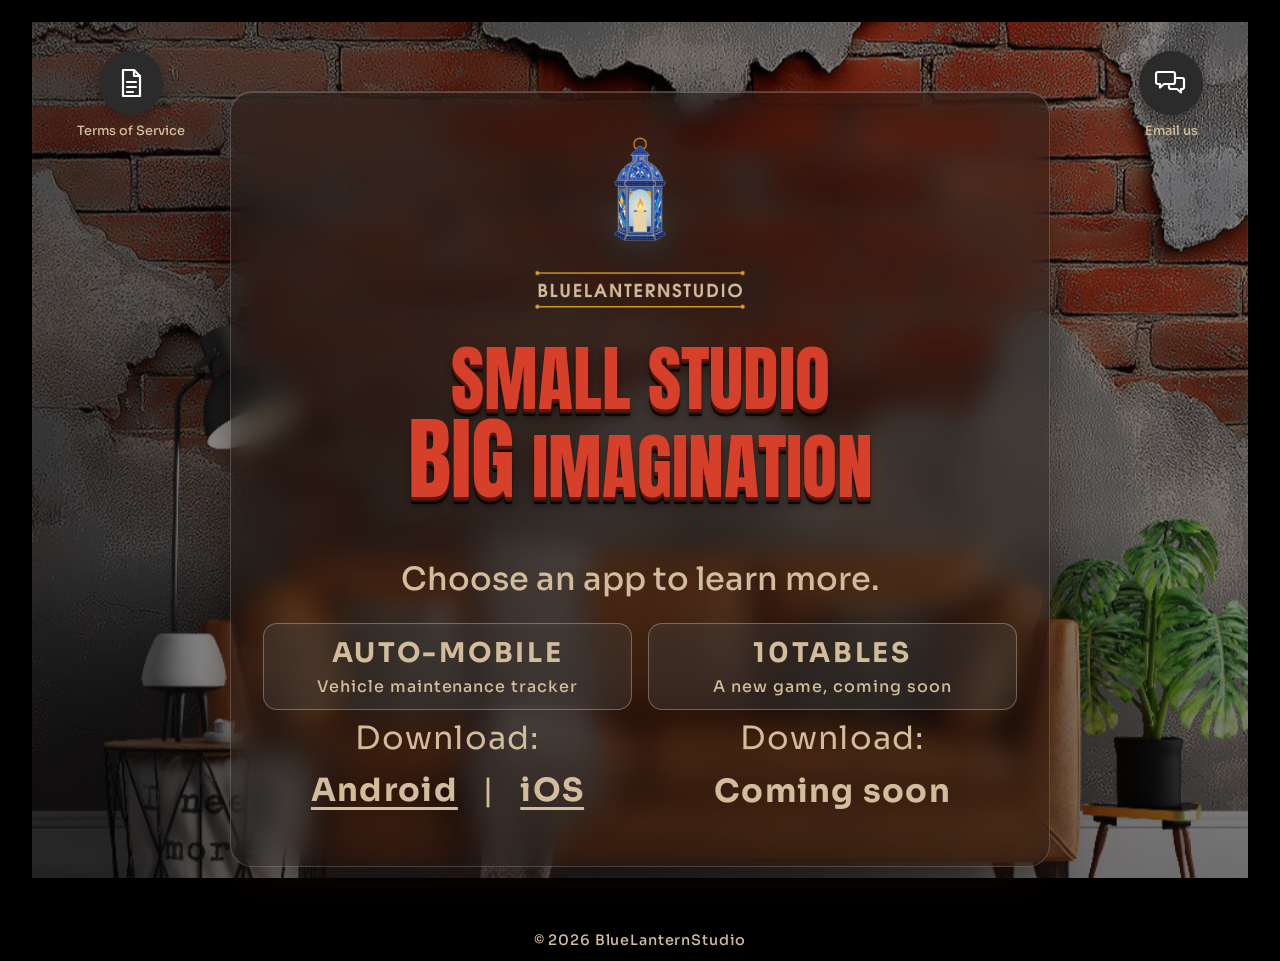
==== index.html @ a10c22ce "Cleanup: rename terms page, favicon, typo fix, remove unused pictures Co-Authored-By: Claude Sonnet " ====
<!doctype html>
<html lang="en">
<head>
  <meta charset="utf-8">
  <meta name="viewport" content="width=device-width, initial-scale=1">
  <title>Blue Lantern Studio</title>
  <link rel="icon" href="favicon.png">
  <meta name="description" content="Blue Lantern Studio is an independent studio making apps and games, starting with Auto-Mobile.">
  <meta name="theme-color" content="#000000">
  <link rel="canonical" href="https://bluelanternstudio.com/">
  <meta property="og:type" content="website">
  <meta property="og:site_name" content="Blue Lantern Studio">
  <meta property="og:title" content="Blue Lantern Studio">
  <meta property="og:description" content="An independent studio making apps and games, starting with Auto-Mobile.">
  <meta property="og:url" content="https://bluelanternstudio.com/">
  <meta property="og:image" content="https://bluelanternstudio.com/img/og-share.jpg">
  <meta name="twitter:card" content="summary_large_image">
  <style>
@font-face { font-family: "Anton"; font-display: swap; src: url("fonts/Anton-Regular.ttf") format("truetype"); }
@font-face { font-family: "Sora"; font-weight: 100 800; font-display: swap; src: url("fonts/Sora.ttf") format("truetype"); }
* { box-sizing: border-box; }
html, body { margin: 0; }
html { background: #000; }
body { min-height: 100dvh; display: flex; flex-direction: column; font-family: "Sora", sans-serif; color: #000; }
/* The wall picture stays put behind everything and always fills the screen. */
body::before { content: ""; position: fixed; inset: 0; z-index: -1; background: linear-gradient(rgba(10, 6, 4, 0.35), rgba(10, 6, 4, 0.55)), url(img/landing-bg-sofa.jpg) 50% 50% / cover no-repeat; transform: scale(0.95); }

a:focus-visible { outline: 3px solid #fff; outline-offset: 3px; box-shadow: 0 0 0 6px #000; }

.bar { position: relative; z-index: 2; display: flex; justify-content: space-between; align-items: flex-start; padding: calc(clamp(56px, 9vh, 96px) + 48px + 1.5rem) 6% 0; }
.corner { display: flex; flex-direction: column; align-items: center; gap: 8px; min-width: 64px; text-decoration: none; color: #d2bc9b; font-weight: 500; font-size: 0.8rem; text-align: center; }
.ico { width: 64px; height: 64px; border-radius: 50%; background: #2b2b2b; color: #fff; display: flex; align-items: center; justify-content: center; box-shadow: 0 4px 14px rgba(0, 0, 0, 0.3); }
.corner:hover .ico, .corner:focus-visible .ico { background: #000; }

main { margin-top: 1rem; flex: 1; display: flex; flex-direction: column; align-items: center; justify-content: center; gap: 24px; padding: 0 16px 16px; }
.panel { width: min(100%, 820px); display: flex; flex-direction: column; align-items: center; gap: 24px; --pad: max(4px, calc(clamp(16px, 3vw, 32px) - 0.75rem)); padding: clamp(16px, 3vw, 32px); padding-block: var(--pad); padding-bottom: calc(var(--pad) + 1.5rem); background: rgba(24, 18, 16, 0.42); border: 1px solid rgba(255, 255, 255, 0.18); -webkit-backdrop-filter: blur(14px) saturate(1.2); backdrop-filter: blur(14px) saturate(1.2); border-radius: 22px; box-shadow: inset 0 1px 0 rgba(255, 255, 255, 0.22), 0 18px 44px rgba(20, 8, 4, 0.45); }
.hero { display: flex; flex-direction: column; align-items: center; gap: 14px; }
.panel .hero { margin-top: -1.5rem; }
.logo { width: clamp(225px, 35vw, 375px); height: auto; margin-bottom: 1.5rem; }
h1 {
  margin: 0; padding: 0 4vw; text-align: center; text-transform: uppercase; text-wrap: balance;
  font-family: "Anton", Impact, sans-serif; font-weight: 400; line-height: 0.98;
  font-size: clamp(1.6rem, 6vw, 4.5rem); color: #d6402a;
  text-shadow: 0 1px 0 #5a1a10, 0 2px 0 #5a1a10, 0 3px 0 #5a1a10, 0 4px 0 #3a0f09, 0 5px 0 #3a0f09, 0 6px 0 #000, 0 7px 1px rgba(0, 0, 0, 0.8), 0 9px 6px rgba(0, 0, 0, 0.35);
}
.big { font-size: 1.25em; }
.sub { margin: 3rem 0 0; color: #d2bc9b; font-weight: 500; text-align: center; text-wrap: balance; font-size: clamp(1.1rem, 3vw, 2rem); }

.cards { display: grid; grid-template-columns: 1fr 1fr; gap: 16px; width: min(100%, 760px); }
.col { display: flex; flex-direction: column; align-items: center; gap: 8px; }
.tile {
  width: 100%; min-height: 96px; padding: 12px 8px;
  display: flex; flex-direction: column; align-items: center; justify-content: center; gap: 6px;
  text-align: center; text-decoration: none; color: #d2bc9b;
  background: rgba(255, 255, 255, 0.08); border: 1px solid rgba(255, 255, 255, 0.28); border-radius: 14px;
  -webkit-backdrop-filter: blur(4px); backdrop-filter: blur(4px);
}
.tile:hover, .tile:focus-visible { background: rgba(255, 255, 255, 0.18); }
.tile b { font-weight: 700; font-size: clamp(0.95rem, 2.4vw, 1.7rem); letter-spacing: 0.1em; text-transform: uppercase; }
.tile span { font-weight: 500; font-size: clamp(0.8rem, 1.5vw, 1rem); letter-spacing: 0.06em; }
.dl { margin: 0; color: #d2bc9b; text-align: center; font-size: clamp(0.9rem, 3.2vw, 2rem); letter-spacing: 0.04em; white-space: normal; }
.dl .soon { display: inline-block; margin-top: 0.8rem; }
.dl a { display: inline-block; padding: 12px 8px; min-height: 44px; }
.dl b, .dl a { font-weight: 700; color: #d2bc9b; text-underline-offset: 0.2em; }

.copy { margin: 0; color: #d2bc9b; text-shadow: 0 1px 3px rgba(0, 0, 0, 0.6); padding: 0 16px 12px; text-align: center; font-weight: 500; font-size: 0.9rem; letter-spacing: 0.06em; }
@media (min-width: 701px) {
  .bar { padding-top: calc(clamp(16px, 3vh, 32px) + 1.5rem); }
  .logo { width: min(375px, 24vh); }
  main { gap: 10px; position: relative; top: -3rem; margin-top: 0; }
  .hero { gap: 8px; }
  .tile { min-height: 72px; }
}
@media (max-width: 700px) {
  .bar { padding-top: 16px; }
  .sub { margin-top: 1rem; }
  .logo { margin-bottom: 0.5rem; }
}
</style></head>
<body>
<header class="bar">
  <a class="corner" href="terms-of-service.html"><span class="ico"><svg viewBox="0 0 32 32" width="32" height="32" fill="none" stroke="currentColor" stroke-width="2.2" stroke-linejoin="round" stroke-linecap="round" aria-hidden="true"><path d="M8 3h11l6 6v20H8z"/><path d="M19 3v6h6M12 15h9M12 20h9M12 25h6"/></svg></span>Terms of Service</a>
  <a class="corner" href="mailto:bluelanternstudio32@gmail.com" aria-label="Email us at bluelanternstudio32@gmail.com"><span class="ico"><svg viewBox="0 0 32 32" width="32" height="32" fill="none" stroke="currentColor" stroke-width="2.2" stroke-linejoin="round" stroke-linecap="round" aria-hidden="true"><path d="M3 5h15a2 2 0 0 1 2 2v8a2 2 0 0 1-2 2H9l-4 3.5V17H3a2 2 0 0 1-2-2V7a2 2 0 0 1 2-2z"/><path d="M22 11h5a2 2 0 0 1 2 2v7a2 2 0 0 1-2 2h-1v3.5L22 22h-6a2 2 0 0 1-2-2v-1"/></svg></span>Email us</a>
</header>
<main>
 <div class="panel">
  <div class="hero"><img class="logo" src="img/logo-lantern-tan.png" alt="Blue Lantern Studio logo"><h1>Small studio<br><span class="big">Big</span> imagination</h1><p class="sub">Choose an app to learn more.</p></div>
  <div class="cards">
    <div class="col">
      <a class="tile" href="index-new.html"><b>Auto-Mobile</b><span>Vehicle maintenance tracker</span></a>
      <p class="dl">Download:<br><a href="https://play.google.com/store/apps/details?id=com.automobile1app.app">Android</a> &nbsp;|&nbsp; <a href="https://apps.apple.com/ca/app/auto-mobile-vehicle-tracker/id6802762195">iOS</a></p>
    </div>
    <div class="col">
      <a class="tile" href="10tables.html"><b>10Tables</b><span>A new game, coming soon</span></a>
      <p class="dl">Download:<br><b class="soon">Coming soon</b></p>
    </div>
  </div>
 </div>
</main>
<p class="copy">&copy; 2026 BlueLanternStudio</p>
</body></html>
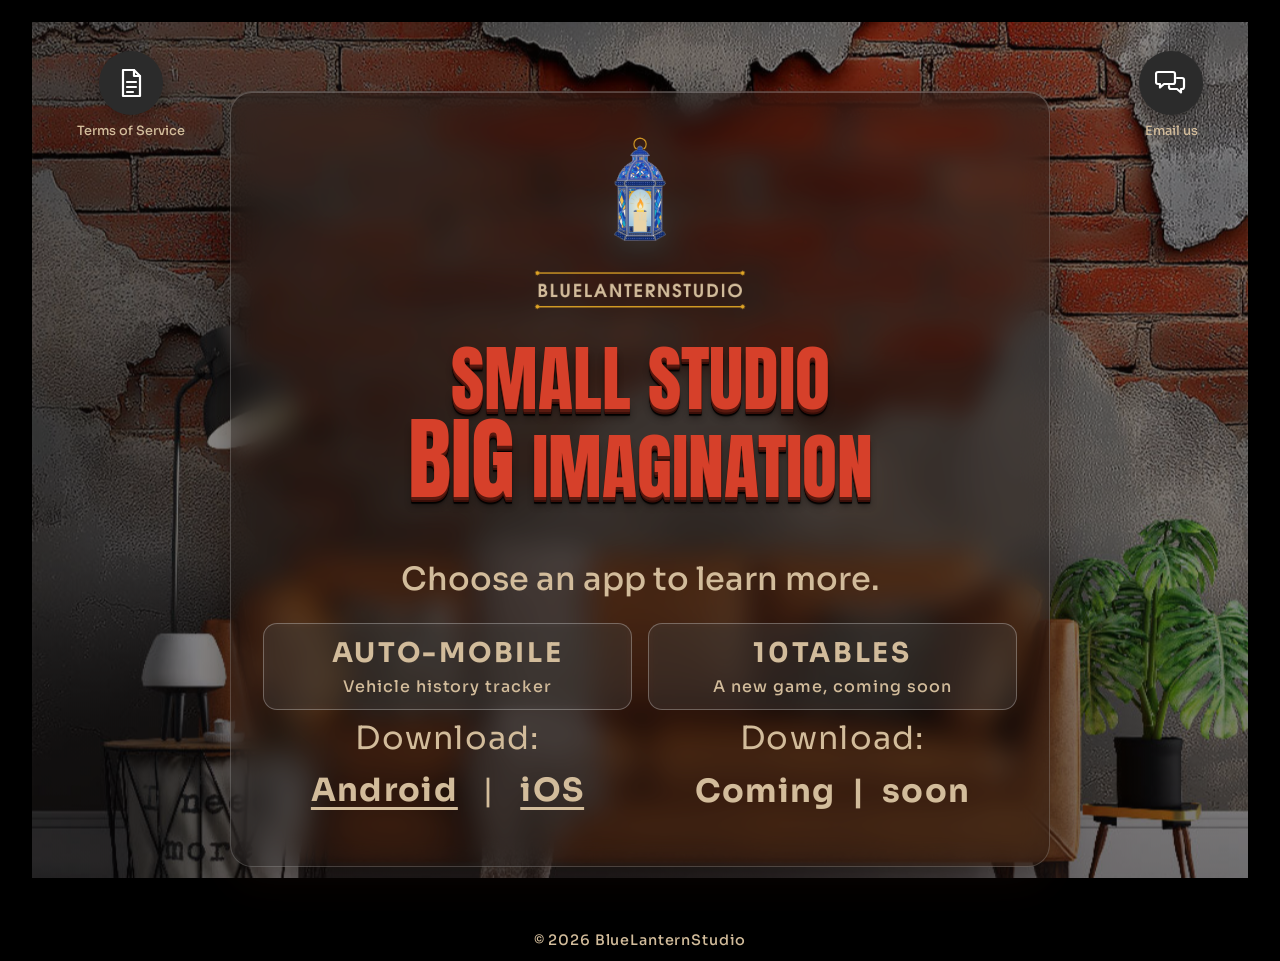
==== commit 476f67fc: "Homepage: Auto-Mobile tile says Vehicle history tracker; bar between Coming and soon Co-Authored-By:" ====
--- a/index.html
+++ b/index.html
@@ -87,12 +87,12 @@
   <div class="hero"><img class="logo" src="img/logo-lantern-tan.png" alt="Blue Lantern Studio logo"><h1>Small studio<br><span class="big">Big</span> imagination</h1><p class="sub">Choose an app to learn more.</p></div>
   <div class="cards">
     <div class="col">
-      <a class="tile" href="index-new.html"><b>Auto-Mobile</b><span>Vehicle maintenance tracker</span></a>
+      <a class="tile" href="index-new.html"><b>Auto-Mobile</b><span>Vehicle history tracker</span></a>
       <p class="dl">Download:<br><a href="https://play.google.com/store/apps/details?id=com.automobile1app.app">Android</a> &nbsp;|&nbsp; <a href="https://apps.apple.com/ca/app/auto-mobile-vehicle-tracker/id6802762195">iOS</a></p>
     </div>
     <div class="col">
       <a class="tile" href="10tables.html"><b>10Tables</b><span>A new game, coming soon</span></a>
-      <p class="dl">Download:<br><b class="soon">Coming soon</b></p>
+      <p class="dl">Download:<br><b class="soon">Coming &nbsp;|&nbsp; soon</b></p>
     </div>
   </div>
  </div>
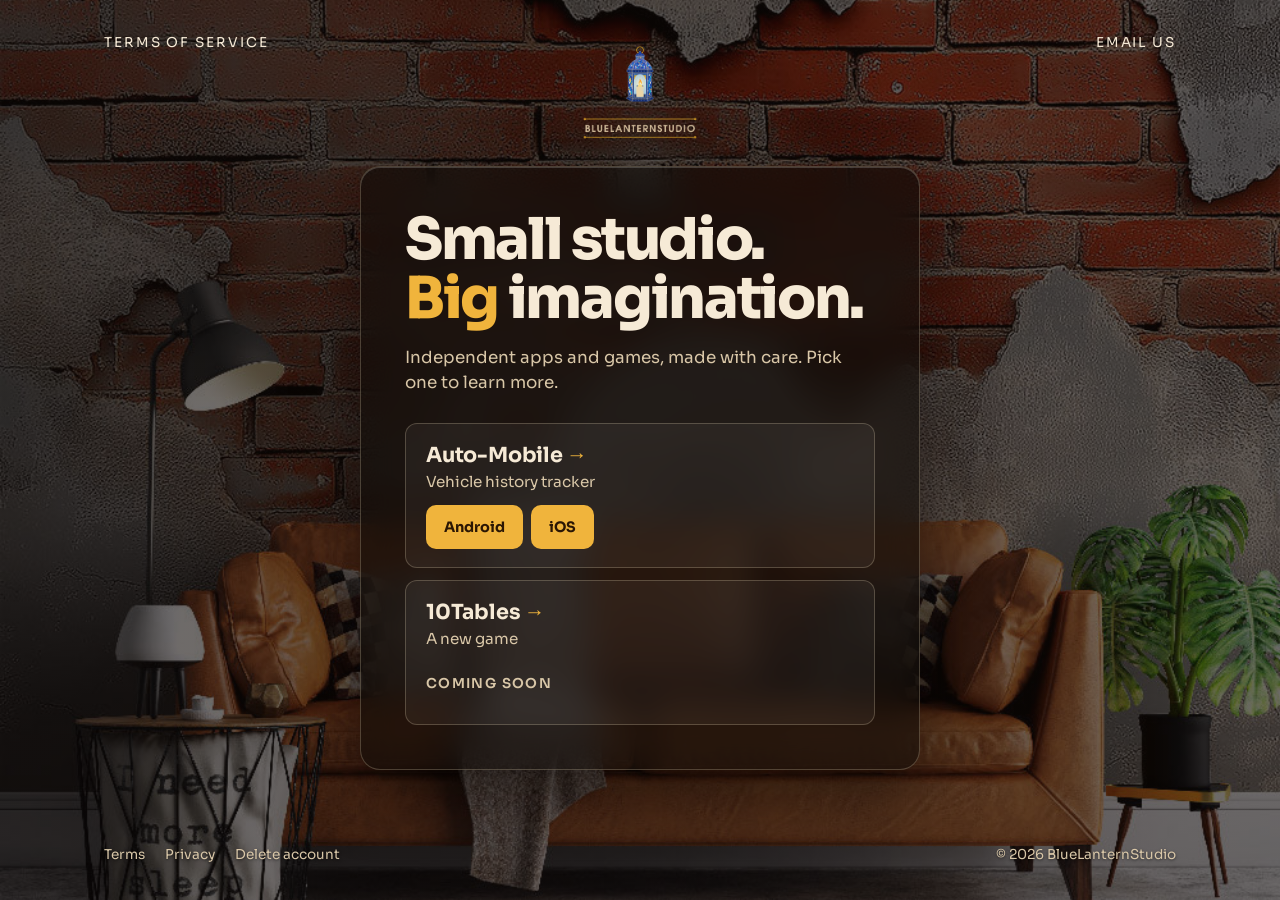
==== commit cb5c23e4: "feat: redesign landing page (brick and glass card, centered logo, footer legal links) Co-Authored-By" ====
--- a/index.html
+++ b/index.html
@@ -15,87 +15,46 @@
   <meta property="og:url" content="https://bluelanternstudio.com/">
   <meta property="og:image" content="https://bluelanternstudio.com/img/og-share.jpg">
   <meta name="twitter:card" content="summary_large_image">
-  <style>
-@font-face { font-family: "Anton"; font-display: swap; src: url("fonts/Anton-Regular.ttf") format("truetype"); }
+<style>
 @font-face { font-family: "Sora"; font-weight: 100 800; font-display: swap; src: url("fonts/Sora.ttf") format("truetype"); }
-* { box-sizing: border-box; }
-html, body { margin: 0; }
-html { background: #000; }
-body { min-height: 100dvh; display: flex; flex-direction: column; font-family: "Sora", sans-serif; color: #000; }
-/* The wall picture stays put behind everything and always fills the screen. */
-body::before { content: ""; position: fixed; inset: 0; z-index: -1; background: linear-gradient(rgba(10, 6, 4, 0.35), rgba(10, 6, 4, 0.55)), url(img/landing-bg-sofa.jpg) 50% 50% / cover no-repeat; transform: scale(0.95); }
-
-a:focus-visible { outline: 3px solid #fff; outline-offset: 3px; box-shadow: 0 0 0 6px #000; }
-
-.bar { position: relative; z-index: 2; display: flex; justify-content: space-between; align-items: flex-start; padding: calc(clamp(56px, 9vh, 96px) + 48px + 1.5rem) 6% 0; }
-.corner { display: flex; flex-direction: column; align-items: center; gap: 8px; min-width: 64px; text-decoration: none; color: #d2bc9b; font-weight: 500; font-size: 0.8rem; text-align: center; }
-.ico { width: 64px; height: 64px; border-radius: 50%; background: #2b2b2b; color: #fff; display: flex; align-items: center; justify-content: center; box-shadow: 0 4px 14px rgba(0, 0, 0, 0.3); }
-.corner:hover .ico, .corner:focus-visible .ico { background: #000; }
-
-main { margin-top: 1rem; flex: 1; display: flex; flex-direction: column; align-items: center; justify-content: center; gap: 24px; padding: 0 16px 16px; }
-.panel { width: min(100%, 820px); display: flex; flex-direction: column; align-items: center; gap: 24px; --pad: max(4px, calc(clamp(16px, 3vw, 32px) - 0.75rem)); padding: clamp(16px, 3vw, 32px); padding-block: var(--pad); padding-bottom: calc(var(--pad) + 1.5rem); background: rgba(24, 18, 16, 0.42); border: 1px solid rgba(255, 255, 255, 0.18); -webkit-backdrop-filter: blur(14px) saturate(1.2); backdrop-filter: blur(14px) saturate(1.2); border-radius: 22px; box-shadow: inset 0 1px 0 rgba(255, 255, 255, 0.22), 0 18px 44px rgba(20, 8, 4, 0.45); }
-.hero { display: flex; flex-direction: column; align-items: center; gap: 14px; }
-.panel .hero { margin-top: -1.5rem; }
-.logo { width: clamp(225px, 35vw, 375px); height: auto; margin-bottom: 1.5rem; }
-h1 {
-  margin: 0; padding: 0 4vw; text-align: center; text-transform: uppercase; text-wrap: balance;
-  font-family: "Anton", Impact, sans-serif; font-weight: 400; line-height: 0.98;
-  font-size: clamp(1.6rem, 6vw, 4.5rem); color: #d6402a;
-  text-shadow: 0 1px 0 #5a1a10, 0 2px 0 #5a1a10, 0 3px 0 #5a1a10, 0 4px 0 #3a0f09, 0 5px 0 #3a0f09, 0 6px 0 #000, 0 7px 1px rgba(0, 0, 0, 0.8), 0 9px 6px rgba(0, 0, 0, 0.35);
-}
-.big { font-size: 1.25em; }
-.sub { margin: 3rem 0 0; color: #d2bc9b; font-weight: 500; text-align: center; text-wrap: balance; font-size: clamp(1.1rem, 3vw, 2rem); }
-
-.cards { display: grid; grid-template-columns: 1fr 1fr; gap: 16px; width: min(100%, 760px); }
-.col { display: flex; flex-direction: column; align-items: center; gap: 8px; }
-.tile {
-  width: 100%; min-height: 96px; padding: 12px 8px;
-  display: flex; flex-direction: column; align-items: center; justify-content: center; gap: 6px;
-  text-align: center; text-decoration: none; color: #d2bc9b;
-  background: rgba(255, 255, 255, 0.08); border: 1px solid rgba(255, 255, 255, 0.28); border-radius: 14px;
-  -webkit-backdrop-filter: blur(4px); backdrop-filter: blur(4px);
-}
-.tile:hover, .tile:focus-visible { background: rgba(255, 255, 255, 0.18); }
-.tile b { font-weight: 700; font-size: clamp(0.95rem, 2.4vw, 1.7rem); letter-spacing: 0.1em; text-transform: uppercase; }
-.tile span { font-weight: 500; font-size: clamp(0.8rem, 1.5vw, 1rem); letter-spacing: 0.06em; }
-.dl { margin: 0; color: #d2bc9b; text-align: center; font-size: clamp(0.9rem, 3.2vw, 2rem); letter-spacing: 0.04em; white-space: normal; }
-.dl .soon { display: inline-block; margin-top: 0.8rem; }
-.dl a { display: inline-block; padding: 12px 8px; min-height: 44px; }
-.dl b, .dl a { font-weight: 700; color: #d2bc9b; text-underline-offset: 0.2em; }
-
-.copy { margin: 0; color: #d2bc9b; text-shadow: 0 1px 3px rgba(0, 0, 0, 0.6); padding: 0 16px 12px; text-align: center; font-weight: 500; font-size: 0.9rem; letter-spacing: 0.06em; }
-@media (min-width: 701px) {
-  .bar { padding-top: calc(clamp(16px, 3vh, 32px) + 1.5rem); }
-  .logo { width: min(375px, 24vh); }
-  main { gap: 10px; position: relative; top: -3rem; margin-top: 0; }
-  .hero { gap: 8px; }
-  .tile { min-height: 72px; }
-}
-@media (max-width: 700px) {
-  .bar { padding-top: 16px; }
-  .sub { margin-top: 1rem; }
-  .logo { margin-bottom: 0.5rem; }
-}
-</style></head>
-<body>
-<header class="bar">
-  <a class="corner" href="terms-of-service.html"><span class="ico"><svg viewBox="0 0 32 32" width="32" height="32" fill="none" stroke="currentColor" stroke-width="2.2" stroke-linejoin="round" stroke-linecap="round" aria-hidden="true"><path d="M8 3h11l6 6v20H8z"/><path d="M19 3v6h6M12 15h9M12 20h9M12 25h6"/></svg></span>Terms of Service</a>
-  <a class="corner" href="mailto:bluelanternstudio32@gmail.com" aria-label="Email us at bluelanternstudio32@gmail.com"><span class="ico"><svg viewBox="0 0 32 32" width="32" height="32" fill="none" stroke="currentColor" stroke-width="2.2" stroke-linejoin="round" stroke-linecap="round" aria-hidden="true"><path d="M3 5h15a2 2 0 0 1 2 2v8a2 2 0 0 1-2 2H9l-4 3.5V17H3a2 2 0 0 1-2-2V7a2 2 0 0 1 2-2z"/><path d="M22 11h5a2 2 0 0 1 2 2v7a2 2 0 0 1-2 2h-1v3.5L22 22h-6a2 2 0 0 1-2-2v-1"/></svg></span>Email us</a>
-</header>
-<main>
- <div class="panel">
-  <div class="hero"><img class="logo" src="img/logo-lantern-tan.png" alt="Blue Lantern Studio logo"><h1>Small studio<br><span class="big">Big</span> imagination</h1><p class="sub">Choose an app to learn more.</p></div>
-  <div class="cards">
-    <div class="col">
-      <a class="tile" href="index-new.html"><b>Auto-Mobile</b><span>Vehicle history tracker</span></a>
-      <p class="dl">Download:<br><a href="https://play.google.com/store/apps/details?id=com.automobile1app.app">Android</a> &nbsp;|&nbsp; <a href="https://apps.apple.com/ca/app/auto-mobile-vehicle-tracker/id6802762195">iOS</a></p>
-    </div>
-    <div class="col">
-      <a class="tile" href="10tables.html"><b>10Tables</b><span>A new game, coming soon</span></a>
-      <p class="dl">Download:<br><b class="soon">Coming &nbsp;|&nbsp; soon</b></p>
-    </div>
+:root { --ink:#f6ead6; --muted:#d9c7a8; --gold:#f0b43c; --glass:rgba(16,10,8,.62); --edge:rgba(255,235,200,.22); }
+* { box-sizing:border-box; }
+html { background:#120a07; }
+body { margin:0; min-height:100dvh; font-family:"Sora",sans-serif; color:var(--ink); display:flex; flex-direction:column;
+  background: linear-gradient(rgba(14,8,5,.6), rgba(14,8,5,.6)), url(img/landing-bg-sofa.jpg) 70% 60% / cover no-repeat fixed; }
+.skip { position:absolute; left:-999px; } .skip:focus { left:16px; top:16px; background:#fff; color:#000; padding:8px 12px; z-index:9; }
+a { color:inherit; } a:focus-visible { outline:3px solid var(--gold); outline-offset:3px; border-radius:8px; }
+.wrap { width:min(1120px,100%); margin:0 auto; padding:0 24px; }
+header { position:relative; display:flex; justify-content:center; align-items:center; padding-top:20px; font-size:.85rem; letter-spacing:.14em; text-transform:uppercase; }
+header img { height:120px; margin-bottom:-24px; width:auto; } header a.mail, header a.terms { position:absolute; right:0; top:20px; min-height:44px; display:inline-flex; align-items:center; text-decoration:none; transition:color .2s; } header a.terms { right:auto; left:0; } header a.mail:hover, header a.terms:hover { color:var(--gold); }
+main { flex:1; display:flex; align-items:center; justify-content:center; padding-block:32px; }
+.panel { width:min(560px,100%); padding:clamp(24px,4vw,44px); background:var(--glass); border:1px solid var(--edge); border-radius:20px; box-shadow: inset 0 1px 0 rgba(255,255,255,.18), 0 24px 60px rgba(10,4,2,.55); -webkit-backdrop-filter:blur(16px); backdrop-filter:blur(16px); }
+h1 { margin:0; font-weight:800; font-size:clamp(2.2rem,5.2vw,3.6rem); line-height:1.02; letter-spacing:-.04em; text-wrap:balance; }
+h1 em { font-style:normal; color:var(--gold); }
+.lede { margin:16px 0 28px; color:var(--muted); font-size:1.05rem; line-height:1.5; }
+.app { display:block; padding:18px 20px; margin-top:12px; border:1px solid var(--edge); border-radius:12px; background:rgba(255,255,255,.05); transition:background .2s, border-color .2s; }
+.app:hover { background:rgba(255,255,255,.1); border-color:rgba(240,180,60,.6); }
+.app h2 { margin:0; font-size:1.3rem; letter-spacing:-.01em; } .app h2 a { text-decoration:none; } .app h2 a::after { content:" \2192"; color:var(--gold); }
+.app p { margin:4px 0 0; color:var(--muted); font-size:.95rem; }
+.btns { display:flex; gap:8px; margin-top:14px; }
+.btn { min-height:44px; padding:0 18px; display:inline-flex; align-items:center; border-radius:10px; background:var(--gold); color:#2a1604; text-decoration:none; font-weight:700; font-size:.9rem; transition:filter .2s, transform .1s; }
+.btn:hover { filter:brightness(1.1); } .btn:active { transform:scale(.97); }
+.soon { display:inline-block; margin-top:14px; min-height:44px; line-height:44px; font-size:.85rem; letter-spacing:.1em; text-transform:uppercase; color:var(--muted); font-weight:600; }
+footer { padding:12px 0 24px; } .f { display:flex; flex-wrap:wrap; justify-content:space-between; font-size:.85rem; color:var(--muted); text-shadow:0 1px 3px rgba(0,0,0,.6); }
+.f nav { display:flex; flex-wrap:wrap; gap:0 20px; } .f a, .f p { min-height:44px; display:inline-flex; align-items:center; margin:0; text-decoration:none; } .f a:hover { color:var(--ink); }
+@media (max-width:700px){ body { background-position:62% 60%; } main { align-items:flex-start; } }
+@media (prefers-reduced-motion:reduce){ * { transition:none !important; } }
+</style></head><body>
+<a class="skip" href="#main">Skip to content</a>
+<div class="wrap"><header><a class="terms" href="terms-of-service.html">Terms of Service</a><img src="img/logo-lantern-tan.png" alt="Blue Lantern Studio logo"><a class="mail" href="mailto:bluelanternstudio32@gmail.com">Email us</a></header></div>
+<div class="wrap" style="flex:1;display:flex;width:100%"><main id="main" style="width:100%">
+  <div class="panel">
+    <h1>Small studio. <em>Big</em> imagination.</h1>
+    <p class="lede">Independent apps and games, made with care. Pick one to learn more.</p>
+    <div class="app"><h2><a href="index-new.html">Auto-Mobile</a></h2><p>Vehicle history tracker</p>
+      <div class="btns"><a class="btn" href="https://play.google.com/store/apps/details?id=com.automobile1app.app">Android</a><a class="btn" href="https://apps.apple.com/ca/app/auto-mobile-vehicle-tracker/id6802762195">iOS</a></div></div>
+    <div class="app"><h2><a href="10tables.html">10Tables</a></h2><p>A new game</p><span class="soon">Coming soon</span></div>
   </div>
- </div>
-</main>
-<p class="copy">&copy; 2026 BlueLanternStudio</p>
+</main></div>
+<div class="wrap"><footer><div class="f"><nav aria-label="Legal"><a href="terms-of-service.html">Terms</a><a href="privacy-policy.html">Privacy</a><a href="delete-account.html">Delete account</a></nav><p>&copy; 2026 BlueLanternStudio</p></div></footer></div>
 </body></html>
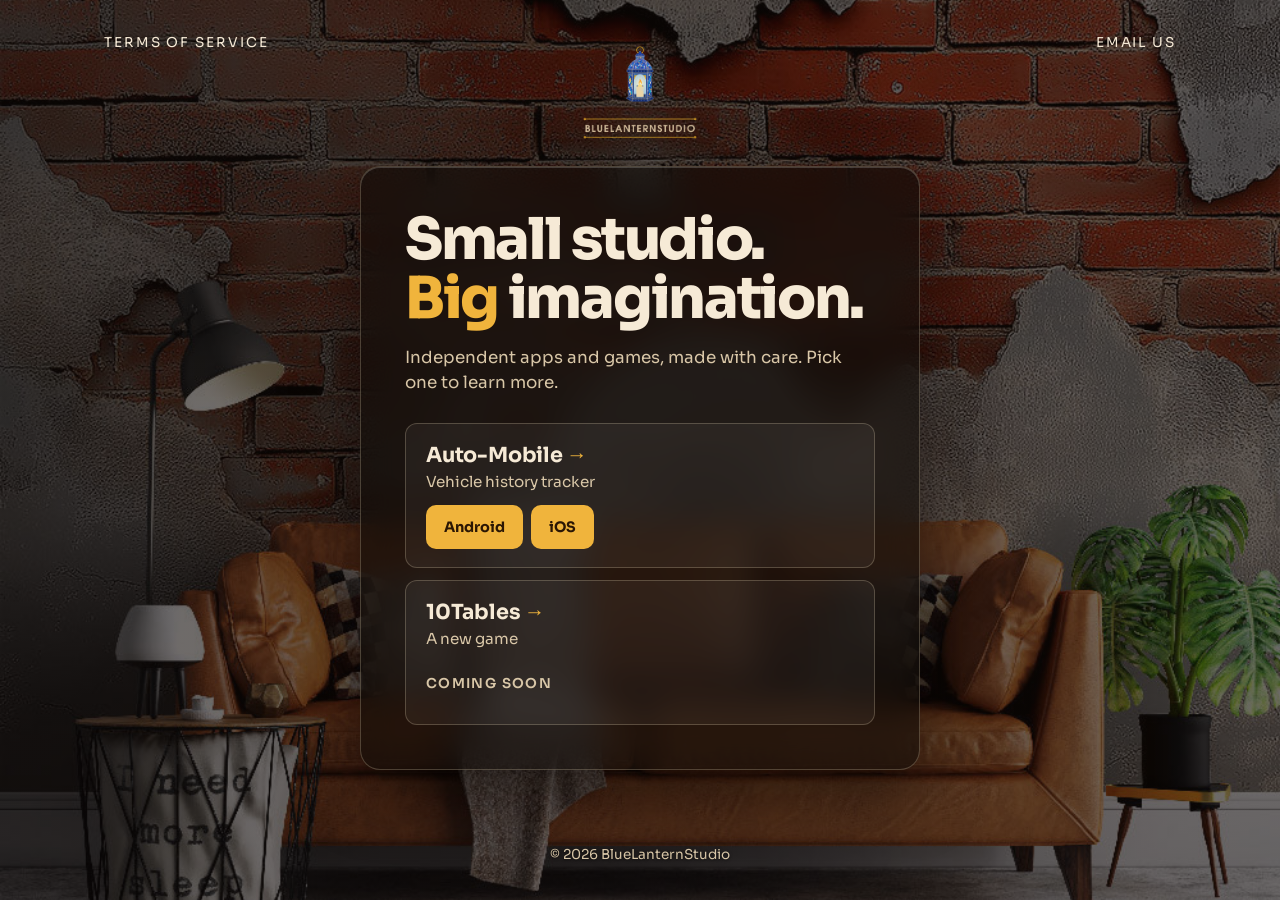
==== commit 221ac15a: "chore: remove footer legal links from landing page Co-Authored-By: Claude Sonnet 5.5 <noreply@anthro" ====
--- a/index.html
+++ b/index.html
@@ -40,13 +40,14 @@
 .btn { min-height:44px; padding:0 18px; display:inline-flex; align-items:center; border-radius:10px; background:var(--gold); color:#2a1604; text-decoration:none; font-weight:700; font-size:.9rem; transition:filter .2s, transform .1s; }
 .btn:hover { filter:brightness(1.1); } .btn:active { transform:scale(.97); }
 .soon { display:inline-block; margin-top:14px; min-height:44px; line-height:44px; font-size:.85rem; letter-spacing:.1em; text-transform:uppercase; color:var(--muted); font-weight:600; }
-footer { padding:12px 0 24px; } .f { display:flex; flex-wrap:wrap; justify-content:space-between; font-size:.85rem; color:var(--muted); text-shadow:0 1px 3px rgba(0,0,0,.6); }
+footer { padding:12px 0 24px; } .f { display:flex; flex-wrap:wrap; justify-content:center; font-size:.85rem; color:var(--muted); text-shadow:0 1px 3px rgba(0,0,0,.6); }
 .f nav { display:flex; flex-wrap:wrap; gap:0 20px; } .f a, .f p { min-height:44px; display:inline-flex; align-items:center; margin:0; text-decoration:none; } .f a:hover { color:var(--ink); }
-@media (max-width:700px){ body { background-position:62% 60%; } main { align-items:flex-start; } }
+.mbr { display:none; }
+@media (max-width:700px){ .mbr { display:inline; } header a.terms { line-height:1.3; } body { background-position:62% 60%; } main { align-items:flex-start; } }
 @media (prefers-reduced-motion:reduce){ * { transition:none !important; } }
 </style></head><body>
 <a class="skip" href="#main">Skip to content</a>
-<div class="wrap"><header><a class="terms" href="terms-of-service.html">Terms of Service</a><img src="img/logo-lantern-tan.png" alt="Blue Lantern Studio logo"><a class="mail" href="mailto:bluelanternstudio32@gmail.com">Email us</a></header></div>
+<div class="wrap"><header><a class="terms" href="terms-of-service.html">Terms of <br class="mbr">Service</a><img src="img/logo-lantern-tan.png" alt="Blue Lantern Studio logo"><a class="mail" href="mailto:bluelanternstudio32@gmail.com">Email us</a></header></div>
 <div class="wrap" style="flex:1;display:flex;width:100%"><main id="main" style="width:100%">
   <div class="panel">
     <h1>Small studio. <em>Big</em> imagination.</h1>
@@ -56,5 +57,5 @@
     <div class="app"><h2><a href="10tables.html">10Tables</a></h2><p>A new game</p><span class="soon">Coming soon</span></div>
   </div>
 </main></div>
-<div class="wrap"><footer><div class="f"><nav aria-label="Legal"><a href="terms-of-service.html">Terms</a><a href="privacy-policy.html">Privacy</a><a href="delete-account.html">Delete account</a></nav><p>&copy; 2026 BlueLanternStudio</p></div></footer></div>
+<div class="wrap"><footer><div class="f"><p>&copy; 2026 BlueLanternStudio</p></div></footer></div>
 </body></html>
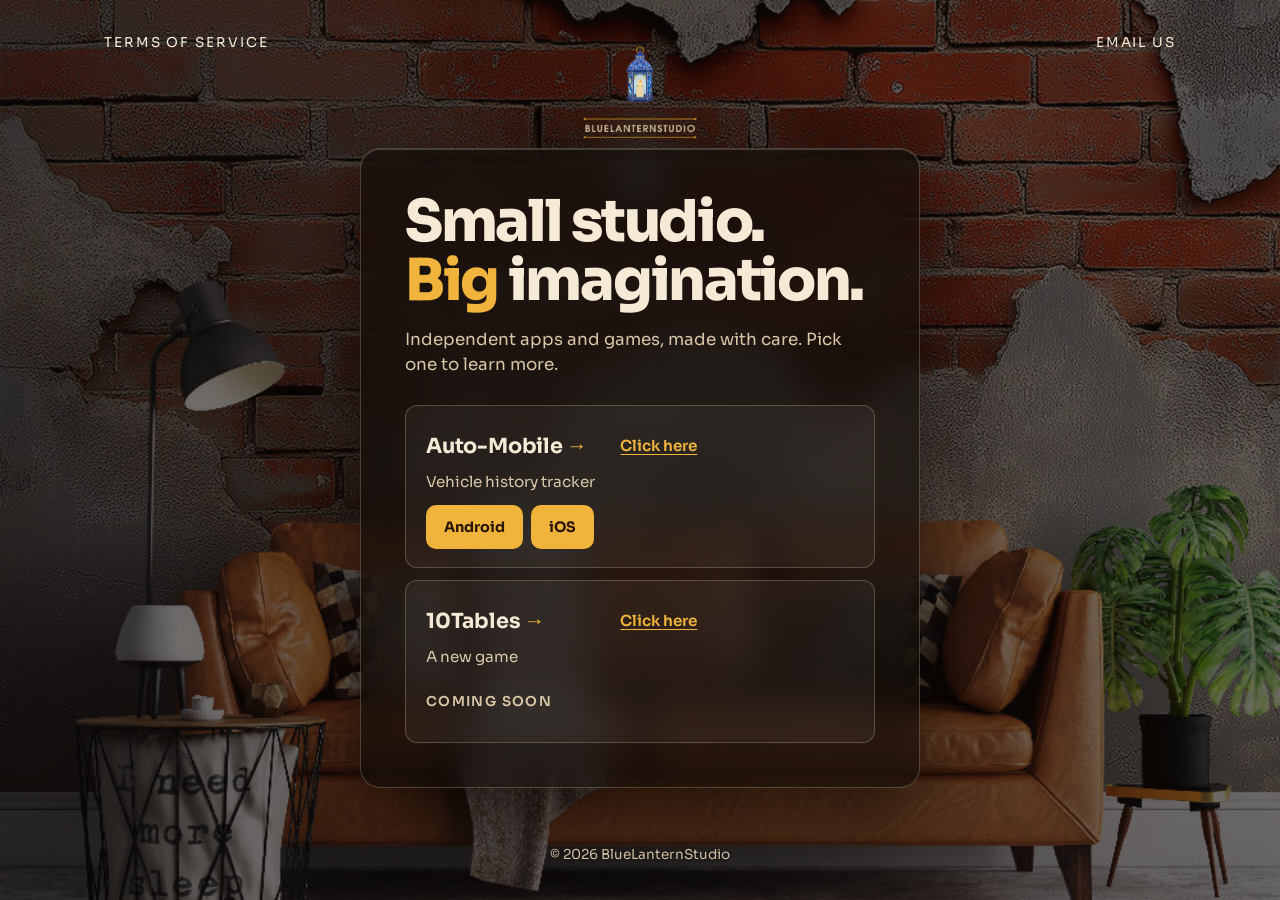
==== commit b5d074f4: "feat: add aligned Click here links to the two app cards Co-Authored-By: Claude Sonnet 5.5 <noreply@a" ====
--- a/index.html
+++ b/index.html
@@ -34,6 +34,7 @@
 .lede { margin:16px 0 28px; color:var(--muted); font-size:1.05rem; line-height:1.5; }
 .app { display:block; padding:18px 20px; margin-top:12px; border:1px solid var(--edge); border-radius:12px; background:rgba(255,255,255,.05); transition:background .2s, border-color .2s; }
 .app:hover { background:rgba(255,255,255,.1); border-color:rgba(240,180,60,.6); }
+.ttl { display:flex; align-items:center; flex-wrap:wrap; gap:0 20px; } .ttl h2 { min-width:10.9rem; } .go { min-height:44px; display:inline-flex; align-items:center; color:var(--gold); font-weight:600; font-size:.95rem; text-underline-offset:.2em; transition:filter .2s; } .go:hover { filter:brightness(1.2); }
 .app h2 { margin:0; font-size:1.3rem; letter-spacing:-.01em; } .app h2 a { text-decoration:none; } .app h2 a::after { content:" \2192"; color:var(--gold); }
 .app p { margin:4px 0 0; color:var(--muted); font-size:.95rem; }
 .btns { display:flex; gap:8px; margin-top:14px; }
@@ -52,9 +53,9 @@
   <div class="panel">
     <h1>Small studio. <em>Big</em> imagination.</h1>
     <p class="lede">Independent apps and games, made with care. Pick one to learn more.</p>
-    <div class="app"><h2><a href="index-new.html">Auto-Mobile</a></h2><p>Vehicle history tracker</p>
+    <div class="app"><div class="ttl"><h2><a href="index-new.html">Auto-Mobile</a></h2><a class="go" href="index-new.html">Click here</a></div><p>Vehicle history tracker</p>
       <div class="btns"><a class="btn" href="https://play.google.com/store/apps/details?id=com.automobile1app.app">Android</a><a class="btn" href="https://apps.apple.com/ca/app/auto-mobile-vehicle-tracker/id6802762195">iOS</a></div></div>
-    <div class="app"><h2><a href="10tables.html">10Tables</a></h2><p>A new game</p><span class="soon">Coming soon</span></div>
+    <div class="app"><div class="ttl"><h2><a href="10tables.html">10Tables</a></h2><a class="go" href="10tables.html">Click here</a></div><p>A new game</p><span class="soon">Coming soon</span></div>
   </div>
 </main></div>
 <div class="wrap"><footer><div class="f"><p>&copy; 2026 BlueLanternStudio</p></div></footer></div>
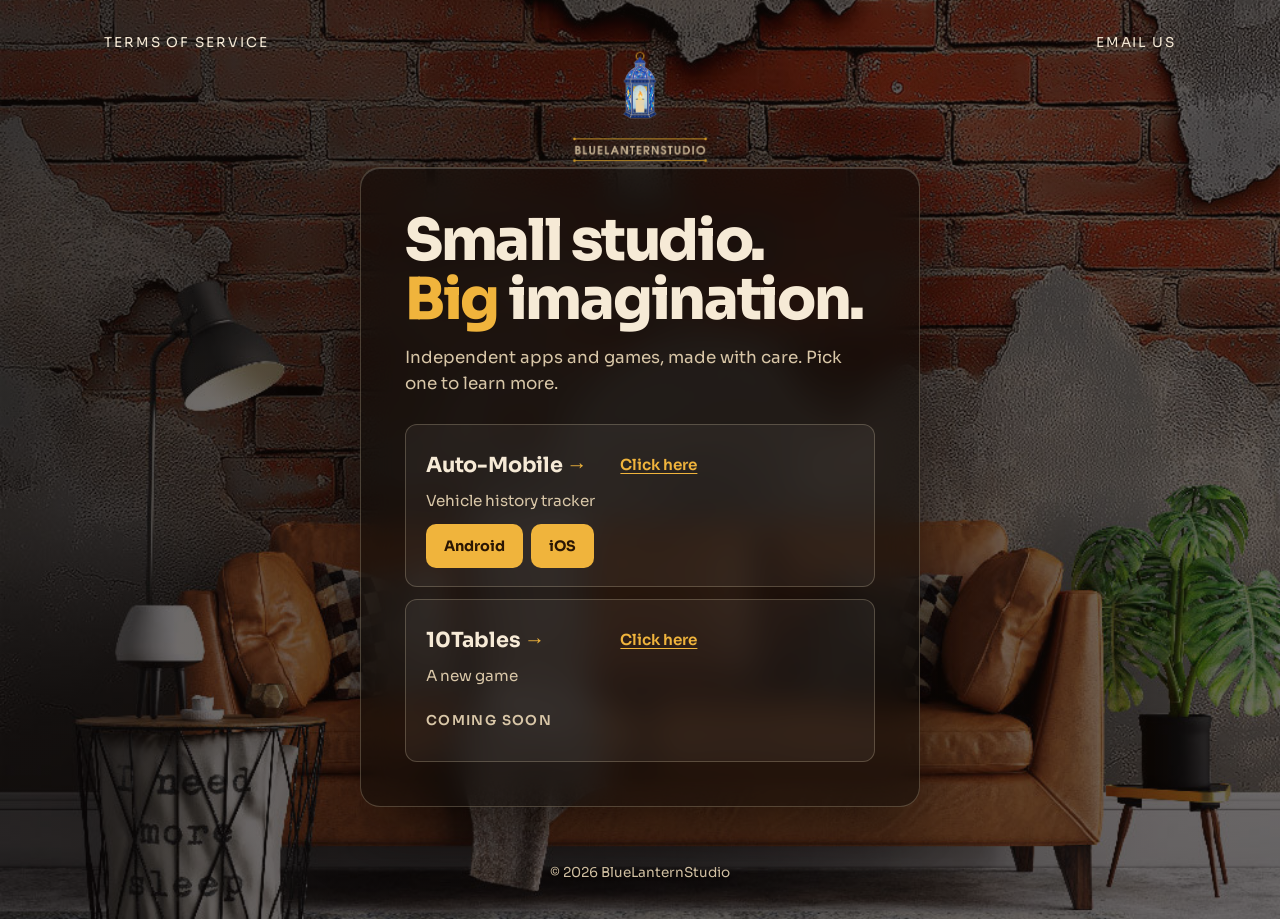
==== commit 93cd1cb5: "feat: make landing page logo 20% larger Co-Authored-By: Claude Sonnet 5.5 <noreply@anthropic.com>" ====
--- a/index.html
+++ b/index.html
@@ -26,7 +26,7 @@
 a { color:inherit; } a:focus-visible { outline:3px solid var(--gold); outline-offset:3px; border-radius:8px; }
 .wrap { width:min(1120px,100%); margin:0 auto; padding:0 24px; }
 header { position:relative; display:flex; justify-content:center; align-items:center; padding-top:20px; font-size:.85rem; letter-spacing:.14em; text-transform:uppercase; }
-header img { height:120px; margin-bottom:-24px; width:auto; } header a.mail, header a.terms { position:absolute; right:0; top:20px; min-height:44px; display:inline-flex; align-items:center; text-decoration:none; transition:color .2s; } header a.terms { right:auto; left:0; } header a.mail:hover, header a.terms:hover { color:var(--gold); }
+header img { height:144px; margin-bottom:-29px; width:auto; } header a.mail, header a.terms { position:absolute; right:0; top:20px; min-height:44px; display:inline-flex; align-items:center; text-decoration:none; transition:color .2s; } header a.terms { right:auto; left:0; } header a.mail:hover, header a.terms:hover { color:var(--gold); }
 main { flex:1; display:flex; align-items:center; justify-content:center; padding-block:32px; }
 .panel { width:min(560px,100%); padding:clamp(24px,4vw,44px); background:var(--glass); border:1px solid var(--edge); border-radius:20px; box-shadow: inset 0 1px 0 rgba(255,255,255,.18), 0 24px 60px rgba(10,4,2,.55); -webkit-backdrop-filter:blur(16px); backdrop-filter:blur(16px); }
 h1 { margin:0; font-weight:800; font-size:clamp(2.2rem,5.2vw,3.6rem); line-height:1.02; letter-spacing:-.04em; text-wrap:balance; }
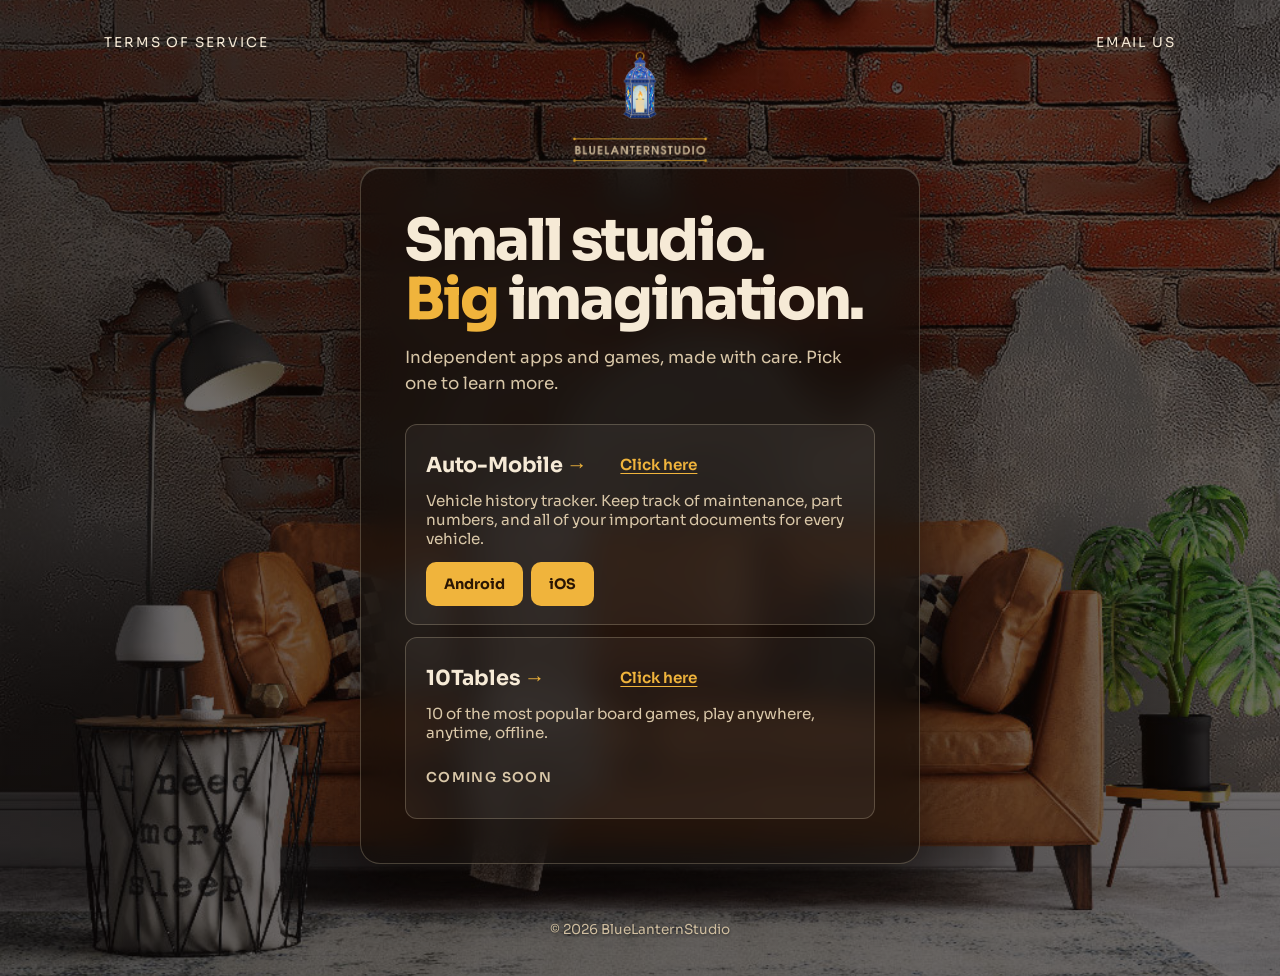
==== commit 08f5a1c5: "feat: longer descriptions on the Auto-Mobile and 10Tables cards Co-Authored-By: Claude Sonnet 5.5 <n" ====
--- a/index.html
+++ b/index.html
@@ -53,9 +53,9 @@
   <div class="panel">
     <h1>Small studio. <em>Big</em> imagination.</h1>
     <p class="lede">Independent apps and games, made with care. Pick one to learn more.</p>
-    <div class="app"><div class="ttl"><h2><a href="index-new.html">Auto-Mobile</a></h2><a class="go" href="index-new.html">Click here</a></div><p>Vehicle history tracker</p>
+    <div class="app"><div class="ttl"><h2><a href="index-new.html">Auto-Mobile</a></h2><a class="go" href="index-new.html">Click here</a></div><p>Vehicle history tracker. Keep track of maintenance, part numbers, and all of your important documents for every vehicle.</p>
       <div class="btns"><a class="btn" href="https://play.google.com/store/apps/details?id=com.automobile1app.app">Android</a><a class="btn" href="https://apps.apple.com/ca/app/auto-mobile-vehicle-tracker/id6802762195">iOS</a></div></div>
-    <div class="app"><div class="ttl"><h2><a href="10tables.html">10Tables</a></h2><a class="go" href="10tables.html">Click here</a></div><p>A new game</p><span class="soon">Coming soon</span></div>
+    <div class="app"><div class="ttl"><h2><a href="10tables.html">10Tables</a></h2><a class="go" href="10tables.html">Click here</a></div><p>10 of the most popular board games, play anywhere, anytime, offline.</p><span class="soon">Coming soon</span></div>
   </div>
 </main></div>
 <div class="wrap"><footer><div class="f"><p>&copy; 2026 BlueLanternStudio</p></div></footer></div>
